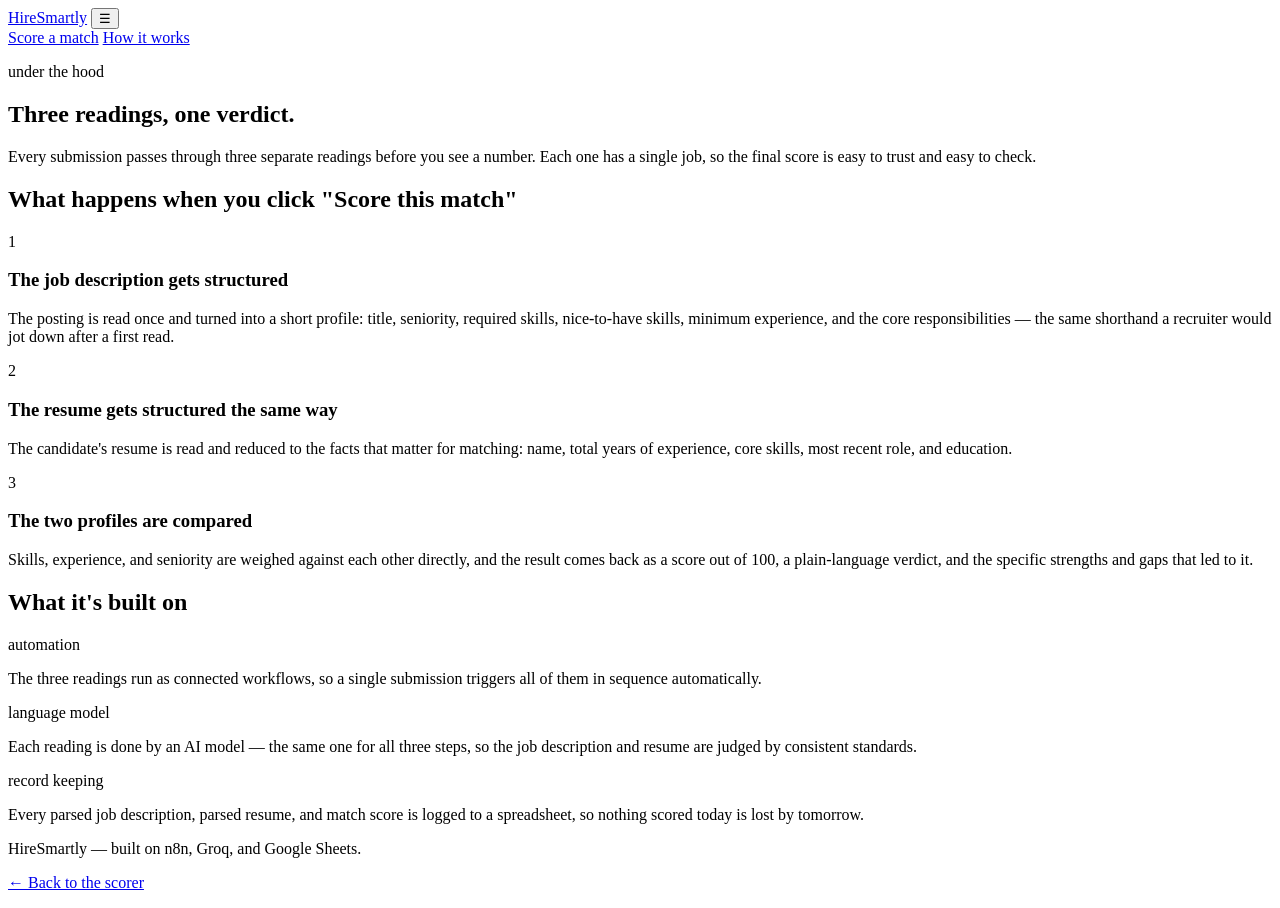
==== about.html @ 12ff11dd "Create about.html" ====
<!DOCTYPE html>
<html lang="en">
<head>
<meta charset="UTF-8" />
<meta name="viewport" content="width=device-width, initial-scale=1.0" />
<title>How HireSmartly works</title>
<meta name="description" content="How HireSmartly reads a job description and a resume, and turns them into a match score." />
<link rel="stylesheet" href="style.css" />
</head>
<body>

<header class="site-header">
  <div class="wrap">
    <a class="brand" href="index.html"><span class="mark" aria-hidden="true"></span>HireSmartly</a>
    <button class="nav-toggle" aria-expanded="false" aria-label="Toggle navigation">☰</button>
    <nav class="primary-nav">
      <a href="index.html">Score a match</a>
      <a href="about.html">How it works</a>
    </nav>
  </div>
</header>

<main>
  <section class="hero compact">
    <div class="wrap">
      <p class="kicker">under the hood</p>
      <h1>Three readings, one verdict.</h1>
      <p class="lede">Every submission passes through three separate readings before you see a number. Each one has a single job, so the final score is easy to trust and easy to check.</p>
    </div>
  </section>

  <section class="pipeline">
    <div class="wrap">
      <h2>What happens when you click "Score this match"</h2>
      <div class="steps">
        <div class="step">
          <span class="num">1</span>
          <div>
            <h3>The job description gets structured</h3>
            <p>The posting is read once and turned into a short profile: title, seniority, required skills, nice-to-have skills, minimum experience, and the core responsibilities — the same shorthand a recruiter would jot down after a first read.</p>
          </div>
        </div>
        <div class="step">
          <span class="num">2</span>
          <div>
            <h3>The resume gets structured the same way</h3>
            <p>The candidate's resume is read and reduced to the facts that matter for matching: name, total years of experience, core skills, most recent role, and education.</p>
          </div>
        </div>
        <div class="step">
          <span class="num">3</span>
          <div>
            <h3>The two profiles are compared</h3>
            <p>Skills, experience, and seniority are weighed against each other directly, and the result comes back as a score out of 100, a plain-language verdict, and the specific strengths and gaps that led to it.</p>
          </div>
        </div>
      </div>
    </div>
  </section>

  <section class="stack">
    <div class="wrap">
      <h2>What it's built on</h2>
      <div class="stack-grid">
        <div class="stack-item">
          <p class="label">automation</p>
          <p>The three readings run as connected workflows, so a single submission triggers all of them in sequence automatically.</p>
        </div>
        <div class="stack-item">
          <p class="label">language model</p>
          <p>Each reading is done by an AI model — the same one for all three steps, so the job description and resume are judged by consistent standards.</p>
        </div>
        <div class="stack-item">
          <p class="label">record keeping</p>
          <p>Every parsed job description, parsed resume, and match score is logged to a spreadsheet, so nothing scored today is lost by tomorrow.</p>
        </div>
      </div>
    </div>
  </section>
</main>

<footer class="site-footer">
  <div class="wrap">
    <p>HireSmartly — built on n8n, Groq, and Google Sheets.</p>
    <p><a href="index.html">← Back to the scorer</a></p>
  </div>
</footer>

<script src="nav.js"></script>
</body>
</html>
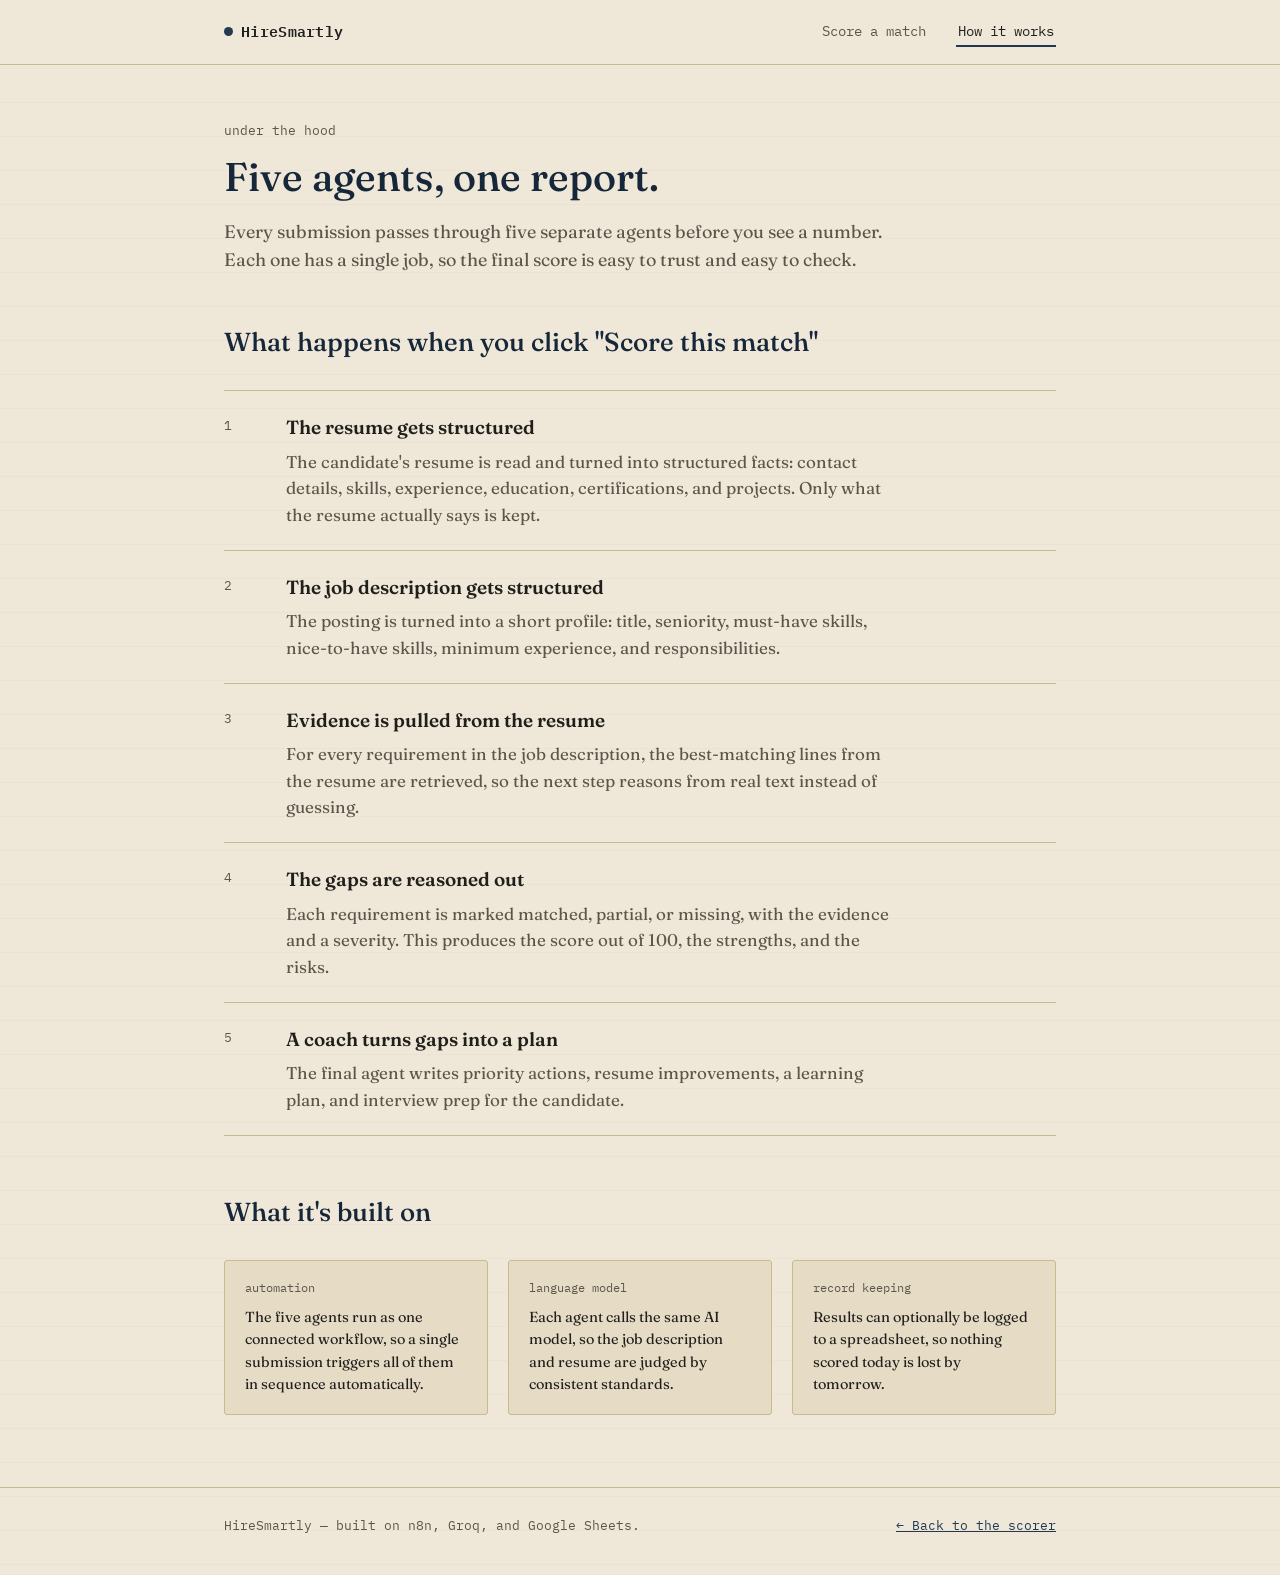
==== commit 3cf3b546: "Update about.html" ====
--- a/about.html
+++ b/about.html
@@ -24,8 +24,8 @@
   <section class="hero compact">
     <div class="wrap">
       <p class="kicker">under the hood</p>
-      <h1>Three readings, one verdict.</h1>
-      <p class="lede">Every submission passes through three separate readings before you see a number. Each one has a single job, so the final score is easy to trust and easy to check.</p>
+      <h1>Five agents, one report.</h1>
+      <p class="lede">Every submission passes through five separate agents before you see a number. Each one has a single job, so the final score is easy to trust and easy to check.</p>
     </div>
   </section>
 
@@ -36,22 +36,36 @@
         <div class="step">
           <span class="num">1</span>
           <div>
-            <h3>The job description gets structured</h3>
-            <p>The posting is read once and turned into a short profile: title, seniority, required skills, nice-to-have skills, minimum experience, and the core responsibilities — the same shorthand a recruiter would jot down after a first read.</p>
+            <h3>The resume gets structured</h3>
+            <p>The candidate's resume is read and turned into structured facts: contact details, skills, experience, education, certifications, and projects. Only what the resume actually says is kept.</p>
           </div>
         </div>
         <div class="step">
           <span class="num">2</span>
           <div>
-            <h3>The resume gets structured the same way</h3>
-            <p>The candidate's resume is read and reduced to the facts that matter for matching: name, total years of experience, core skills, most recent role, and education.</p>
+            <h3>The job description gets structured</h3>
+            <p>The posting is turned into a short profile: title, seniority, must-have skills, nice-to-have skills, minimum experience, and responsibilities.</p>
           </div>
         </div>
         <div class="step">
           <span class="num">3</span>
           <div>
-            <h3>The two profiles are compared</h3>
-            <p>Skills, experience, and seniority are weighed against each other directly, and the result comes back as a score out of 100, a plain-language verdict, and the specific strengths and gaps that led to it.</p>
+            <h3>Evidence is pulled from the resume</h3>
+            <p>For every requirement in the job description, the best-matching lines from the resume are retrieved, so the next step reasons from real text instead of guessing.</p>
+          </div>
+        </div>
+        <div class="step">
+          <span class="num">4</span>
+          <div>
+            <h3>The gaps are reasoned out</h3>
+            <p>Each requirement is marked matched, partial, or missing, with the evidence and a severity. This produces the score out of 100, the strengths, and the risks.</p>
+          </div>
+        </div>
+        <div class="step">
+          <span class="num">5</span>
+          <div>
+            <h3>A coach turns gaps into a plan</h3>
+            <p>The final agent writes priority actions, resume improvements, a learning plan, and interview prep for the candidate.</p>
           </div>
         </div>
       </div>
@@ -64,15 +78,15 @@
       <div class="stack-grid">
         <div class="stack-item">
           <p class="label">automation</p>
-          <p>The three readings run as connected workflows, so a single submission triggers all of them in sequence automatically.</p>
+          <p>The five agents run as one connected workflow, so a single submission triggers all of them in sequence automatically.</p>
         </div>
         <div class="stack-item">
           <p class="label">language model</p>
-          <p>Each reading is done by an AI model — the same one for all three steps, so the job description and resume are judged by consistent standards.</p>
+          <p>Each agent calls the same AI model, so the job description and resume are judged by consistent standards.</p>
         </div>
         <div class="stack-item">
           <p class="label">record keeping</p>
-          <p>Every parsed job description, parsed resume, and match score is logged to a spreadsheet, so nothing scored today is lost by tomorrow.</p>
+          <p>Results can optionally be logged to a spreadsheet, so nothing scored today is lost by tomorrow.</p>
         </div>
       </div>
     </div>
--- a/style.css
+++ b/style.css
@@ -0,0 +1,530 @@
+/* ---------------------------------------------------
+   HireSmartly — shared stylesheet
+   Concept: a hiring case file. Paper ground, ink-navy
+   headings set in a slab serif, mono type standing in
+   for the typewritten data fields and stamps of a desk
+   review. One bold moment: the rubber-stamped verdict
+   on the results panel.
+--------------------------------------------------- */
+
+@import url('https://fonts.googleapis.com/css2?family=Fraunces:ital,opsz,wght@0,9..144,400;0,9..144,500;0,9..144,600;1,9..144,500&family=IBM+Plex+Mono:wght@400;500;600&display=swap');
+
+:root {
+  --paper: #efe7d8;
+  --paper-panel: #e6dcc6;
+  --paper-line: #c9b98f;
+  --ink: #211f1c;
+  --ink-soft: #5b564a;
+  --navy: #223950;
+  --navy-deep: #16273a;
+  --stamp-green: #3d6b46;
+  --stamp-amber: #a9762f;
+  --stamp-red: #9c3f2d;
+
+  --serif: 'Fraunces', 'Iowan Old Style', 'Palatino Linotype', serif;
+  --mono: 'IBM Plex Mono', ui-monospace, 'SFMono-Regular', Menlo, monospace;
+
+  --max: 880px;
+  --radius: 3px;
+}
+
+* { box-sizing: border-box; }
+
+html {
+  scroll-behavior: smooth;
+}
+
+@media (prefers-reduced-motion: reduce) {
+  html { scroll-behavior: auto; }
+  *, *::before, *::after {
+    animation-duration: 0.001ms !important;
+    animation-iteration-count: 1 !important;
+    transition-duration: 0.001ms !important;
+  }
+}
+
+body {
+  margin: 0;
+  background: var(--paper);
+  background-image:
+    repeating-linear-gradient(180deg, rgba(34,57,80,0.025) 0px, rgba(34,57,80,0.025) 1px, transparent 1px, transparent 34px);
+  color: var(--ink);
+  font-family: var(--serif);
+  font-size: 17px;
+  line-height: 1.55;
+  -webkit-font-smoothing: antialiased;
+}
+
+a { color: var(--navy); }
+a:focus-visible,
+button:focus-visible,
+textarea:focus-visible,
+input:focus-visible {
+  outline: 2px solid var(--navy);
+  outline-offset: 2px;
+}
+
+/* ---------------- layout shell ---------------- */
+
+.wrap {
+  max-width: var(--max);
+  margin: 0 auto;
+  padding: 0 24px;
+}
+
+/* ---------------- header / nav ---------------- */
+
+.site-header {
+  border-bottom: 1px solid var(--paper-line);
+  background: var(--paper);
+  position: sticky;
+  top: 0;
+  z-index: 20;
+}
+
+.site-header .wrap {
+  display: flex;
+  align-items: center;
+  justify-content: space-between;
+  height: 64px;
+}
+
+.brand {
+  font-family: var(--mono);
+  font-weight: 600;
+  font-size: 15px;
+  letter-spacing: 0.02em;
+  color: var(--ink);
+  text-decoration: none;
+  display: flex;
+  align-items: baseline;
+  gap: 8px;
+}
+
+.brand .mark {
+  display: inline-block;
+  width: 9px;
+  height: 9px;
+  background: var(--navy);
+  border-radius: 50%;
+  transform: translateY(-1px);
+}
+
+nav.primary-nav {
+  display: flex;
+  gap: 28px;
+}
+
+nav.primary-nav a {
+  font-family: var(--mono);
+  font-size: 13.5px;
+  text-decoration: none;
+  color: var(--ink-soft);
+  padding: 4px 2px;
+  border-bottom: 2px solid transparent;
+}
+
+nav.primary-nav a:hover { color: var(--ink); }
+
+nav.primary-nav a[aria-current="page"] {
+  color: var(--ink);
+  border-bottom-color: var(--navy);
+}
+
+.nav-toggle {
+  display: none;
+  background: none;
+  border: 1px solid var(--paper-line);
+  border-radius: var(--radius);
+  width: 38px;
+  height: 34px;
+  cursor: pointer;
+  color: var(--ink);
+}
+
+@media (max-width: 640px) {
+  nav.primary-nav {
+    display: none;
+    position: absolute;
+    top: 64px;
+    left: 0;
+    right: 0;
+    flex-direction: column;
+    gap: 0;
+    background: var(--paper);
+    border-bottom: 1px solid var(--paper-line);
+    padding: 8px 24px 16px;
+  }
+  nav.primary-nav.open { display: flex; }
+  nav.primary-nav a { padding: 10px 0; border-bottom: 1px solid rgba(0,0,0,0.06); }
+  .nav-toggle { display: block; }
+}
+
+/* ---------------- hero ---------------- */
+
+.hero {
+  padding: 76px 0 48px;
+}
+
+.hero .kicker {
+  font-family: var(--mono);
+  font-size: 13px;
+  color: var(--ink-soft);
+  margin: 0 0 14px;
+}
+
+.hero h1 {
+  font-family: var(--serif);
+  font-weight: 500;
+  font-size: clamp(34px, 5.4vw, 54px);
+  line-height: 1.08;
+  margin: 0 0 20px;
+  max-width: 15ch;
+  color: var(--navy-deep);
+}
+
+.hero p.lede {
+  font-size: 18px;
+  color: var(--ink-soft);
+  max-width: 56ch;
+  margin: 0;
+}
+
+/* ---------------- scorer form ---------------- */
+
+.scorer {
+  padding: 8px 0 64px;
+}
+
+.case-file {
+  border: 1px solid var(--paper-line);
+  border-radius: var(--radius);
+  background: var(--paper-panel);
+  padding: 28px;
+  position: relative;
+}
+
+.case-file::before {
+  content: "";
+  position: absolute;
+  left: 0;
+  top: 22px;
+  bottom: 22px;
+  width: 3px;
+  background: var(--navy);
+  opacity: 0.55;
+}
+
+.field-grid {
+  display: grid;
+  grid-template-columns: 1fr 1fr;
+  gap: 20px;
+}
+
+@media (max-width: 720px) {
+  .field-grid { grid-template-columns: 1fr; }
+}
+
+.field label {
+  display: block;
+  font-family: var(--mono);
+  font-size: 12.5px;
+  color: var(--ink-soft);
+  margin-bottom: 8px;
+}
+
+.field label .req {
+  color: var(--stamp-red);
+}
+
+textarea {
+  width: 100%;
+  min-height: 220px;
+  resize: vertical;
+  border: 1px solid var(--paper-line);
+  border-radius: var(--radius);
+  background: #fbf8f1;
+  color: var(--ink);
+  font-family: var(--serif);
+  font-size: 14.5px;
+  line-height: 1.5;
+  padding: 12px 14px;
+}
+
+textarea::placeholder { color: #9a9284; }
+
+.form-footer {
+  display: flex;
+  align-items: center;
+  gap: 16px;
+  margin-top: 22px;
+  flex-wrap: wrap;
+}
+
+button.run {
+  font-family: var(--mono);
+  font-size: 14px;
+  font-weight: 600;
+  color: var(--paper);
+  background: var(--navy);
+  border: 1px solid var(--navy-deep);
+  border-radius: var(--radius);
+  padding: 12px 22px;
+  cursor: pointer;
+  transition: background 120ms ease;
+}
+
+button.run:hover { background: var(--navy-deep); }
+button.run:disabled {
+  background: #9a9284;
+  border-color: #9a9284;
+  cursor: progress;
+}
+
+.status-line {
+  font-family: var(--mono);
+  font-size: 13px;
+  color: var(--ink-soft);
+  min-height: 18px;
+}
+
+.status-line[data-state="error"] { color: var(--stamp-red); }
+.status-line[data-state="ok"] { color: var(--stamp-green); }
+
+/* ---------------- results ---------------- */
+
+.results {
+  padding: 0 0 96px;
+}
+
+.results[hidden] { display: none; }
+
+.results-inner {
+  border: 1px solid var(--paper-line);
+  border-radius: var(--radius);
+  background: var(--paper-panel);
+  padding: 32px;
+  display: grid;
+  grid-template-columns: 200px 1fr;
+  gap: 32px;
+}
+
+@media (max-width: 720px) {
+  .results-inner { grid-template-columns: 1fr; }
+}
+
+.verdict {
+  display: flex;
+  flex-direction: column;
+  align-items: center;
+  justify-content: center;
+  gap: 14px;
+}
+
+.score-number {
+  font-family: var(--serif);
+  font-weight: 600;
+  font-size: 64px;
+  line-height: 1;
+  color: var(--navy-deep);
+}
+
+.score-number small {
+  font-family: var(--mono);
+  font-size: 16px;
+  font-weight: 400;
+  color: var(--ink-soft);
+}
+
+.stamp {
+  font-family: var(--mono);
+  font-size: 13px;
+  font-weight: 600;
+  letter-spacing: 0.03em;
+  padding: 8px 14px;
+  border: 2px solid currentColor;
+  border-radius: var(--radius);
+  transform: rotate(-3deg);
+  display: inline-block;
+  animation: stamp-in 220ms ease-out;
+}
+
+@keyframes stamp-in {
+  from { transform: rotate(-3deg) scale(1.4); opacity: 0; }
+  to { transform: rotate(-3deg) scale(1); opacity: 1; }
+}
+
+.stamp.level-strong { color: var(--stamp-green); }
+.stamp.level-moderate { color: var(--stamp-amber); }
+.stamp.level-weak { color: var(--stamp-red); }
+
+.detail h3 {
+  font-family: var(--mono);
+  font-size: 12.5px;
+  color: var(--ink-soft);
+  margin: 0 0 10px;
+  font-weight: 600;
+}
+
+.detail .reasoning {
+  margin: 0 0 24px;
+  color: var(--ink);
+}
+
+.chip-cols {
+  display: grid;
+  grid-template-columns: 1fr 1fr;
+  gap: 24px;
+}
+
+@media (max-width: 560px) {
+  .chip-cols { grid-template-columns: 1fr; }
+}
+
+.chip-list {
+  list-style: none;
+  margin: 0;
+  padding: 0;
+  display: flex;
+  flex-direction: column;
+  gap: 8px;
+}
+
+.chip-list li {
+  font-size: 14.5px;
+  padding-left: 16px;
+  position: relative;
+}
+
+.chip-list.strengths li::before {
+  content: "+";
+  position: absolute;
+  left: 0;
+  color: var(--stamp-green);
+  font-family: var(--mono);
+}
+
+.chip-list.gaps li::before {
+  content: "\2212";
+  position: absolute;
+  left: 0;
+  color: var(--stamp-red);
+  font-family: var(--mono);
+}
+
+.chip-list .empty {
+  color: var(--ink-soft);
+  font-style: italic;
+}
+
+/* ---------------- pipeline steps (about page) ---------------- */
+
+.pipeline {
+  padding: 12px 0 56px;
+}
+
+.pipeline h2, .stack h2 {
+  font-family: var(--serif);
+  font-weight: 500;
+  font-size: 26px;
+  color: var(--navy-deep);
+  margin: 0 0 28px;
+}
+
+.steps {
+  display: flex;
+  flex-direction: column;
+  gap: 0;
+}
+
+.step {
+  display: grid;
+  grid-template-columns: 44px 1fr;
+  gap: 18px;
+  padding: 22px 0;
+  border-top: 1px solid var(--paper-line);
+}
+
+.step:last-child { border-bottom: 1px solid var(--paper-line); }
+
+.step .num {
+  font-family: var(--mono);
+  font-size: 13px;
+  color: var(--ink-soft);
+  padding-top: 3px;
+}
+
+.step h3 {
+  margin: 0 0 6px;
+  font-family: var(--serif);
+  font-weight: 600;
+  font-size: 19px;
+}
+
+.step p {
+  margin: 0;
+  color: var(--ink-soft);
+  max-width: 56ch;
+}
+
+/* ---------------- stack list (about page) ---------------- */
+
+.stack {
+  padding: 0 0 72px;
+}
+
+.stack-grid {
+  display: grid;
+  grid-template-columns: repeat(3, 1fr);
+  gap: 20px;
+}
+
+@media (max-width: 720px) {
+  .stack-grid { grid-template-columns: 1fr; }
+}
+
+.stack-item {
+  border: 1px solid var(--paper-line);
+  border-radius: var(--radius);
+  padding: 18px 20px;
+  background: var(--paper-panel);
+}
+
+.stack-item .label {
+  font-family: var(--mono);
+  font-size: 12px;
+  color: var(--ink-soft);
+  margin: 0 0 8px;
+}
+
+.stack-item p {
+  margin: 0;
+  font-size: 14.5px;
+}
+
+/* ---------------- about hero ---------------- */
+
+.hero.compact { padding: 56px 0 36px; }
+.hero.compact h1 { max-width: 20ch; font-size: clamp(28px, 4.2vw, 40px); }
+
+/* ---------------- footer ---------------- */
+
+.site-footer {
+  border-top: 1px solid var(--paper-line);
+  padding: 28px 0 40px;
+}
+
+.site-footer .wrap {
+  display: flex;
+  justify-content: space-between;
+  align-items: center;
+  flex-wrap: wrap;
+  gap: 12px;
+}
+
+.site-footer p {
+  font-family: var(--mono);
+  font-size: 12.5px;
+  color: var(--ink-soft);
+  margin: 0;
+}
